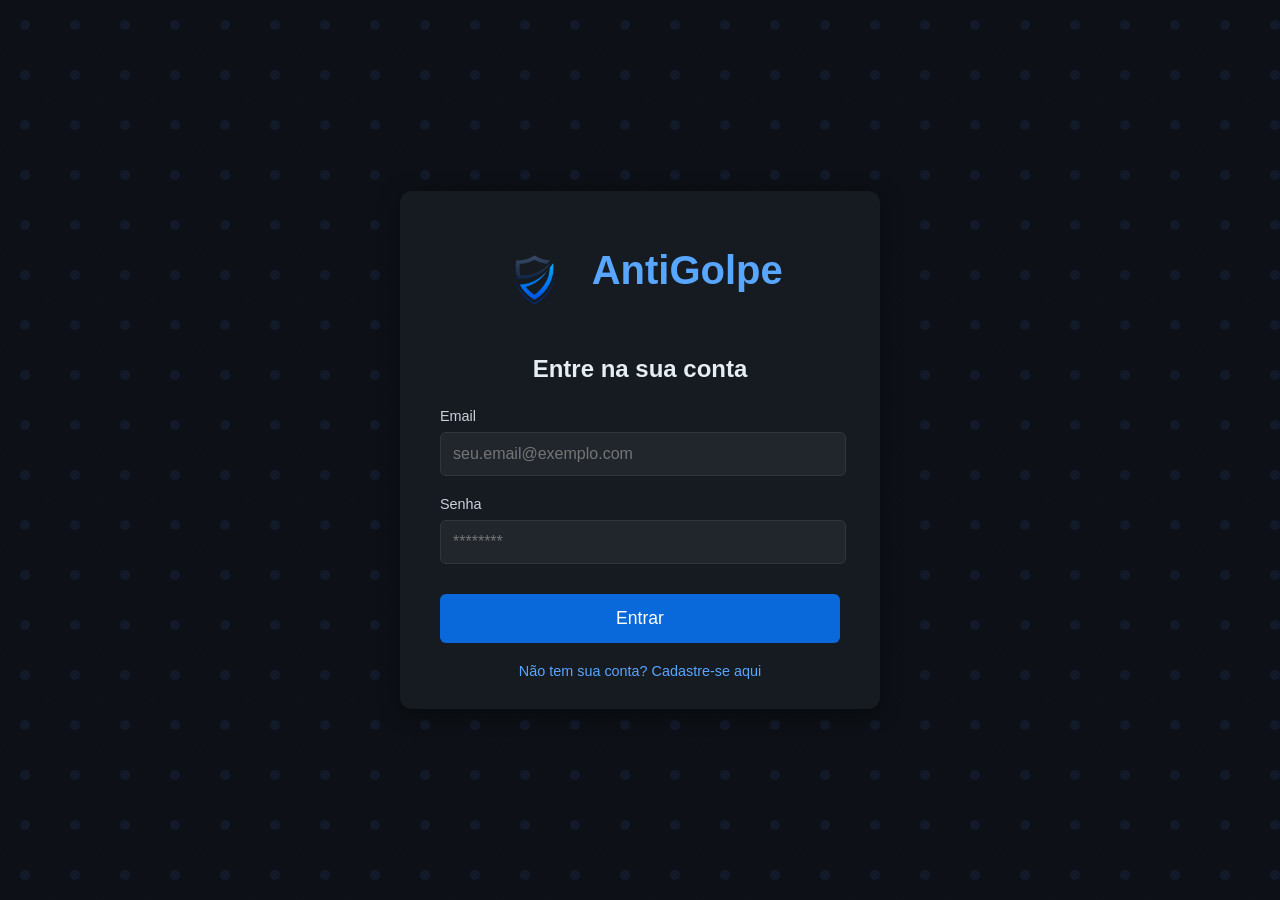
==== antigolpe-frontend/dashboard.html @ 89d0c7a3 "Adiciona arquivos do projeto frontend (antigolpe-frontend)" ====
<!DOCTYPE html>
<html lang="pt-br">
<head>
    <meta charset="UTF-8">
    <meta name="viewport" content="width=device-width, initial-scale=1.0">
    <title>AntiGolpe - Dashboard</title>
    <link rel="stylesheet" href="css/style.css">
    </head>
<body>
    <main class="dashboard-page-content">
        <h2 style="text-align: left; padding-left: 20px;">Olá, <span id="user-name">Usuário</span>! Seu painel de segurança.</h2>

        <div class="dashboard-grid">
            <div class="dashboard-card alert-card">
                <h3>ALERTA!!</h3>
                <p id="alert-message">Nenhuma transação suspeita detectada recentemente.</p>
                <button id="revisar-btn" class="btn" style="display:none;">Revisar</button>
            </div>

            <div class="dashboard-card">
                <h3>Resumo de Cartões</h3>
                <div id="cards-summary" class="card-preview">
                    <p>Carregando cartões...</p>
                </div>
                <button id="add-new-card-btn" class="btn">Adicionar Novo Cartão</button>
            </div>
        </div>

        <div class="dashboard-card" style="margin-top: 25px; max-width: 1200px; margin-left: auto; margin-right: auto; padding: 25px;">
            <h3>Histórico Recente de Transações</h3>
            <div id="recent-transactions" class="transactions-list">
                <p>Carregando transações...</p>
            </div>
            <button id="view-all-transactions-btn" class="btn" style="width: auto; padding: 10px 25px;">Ver todas as Transações</button>
        </div>
    </main>

    <script type="module" src="js/api.js"></script>
    <script type="module" src="js/auth.js"></script>
    <script type="module" src="js/common.js"></script>
    <script type="module" src="js/dashboard.js"></script>
</body>
</html>
---- antigolpe-frontend/css/style.css ----
/* css/style.css */
body {
    font-family: Arial, sans-serif;
    background-color: #0d1117; /* Fundo escuro */
    color: #e6edf3; /* Texto claro */
    margin: 0;
    display: flex;
    justify-content: center;
    align-items: center;
    min-height: 100vh;
    background-image: url('data:image/svg+xml;utf8,<svg viewBox="0 0 100 100" xmlns="http://www.w3.org/2000/svg"><circle cx="50" cy="50" r="10" fill="rgba(60, 100, 200, 0.1)" /><path d="M0,0 L100,100 M100,0 L0,100" stroke="rgba(60, 100, 200, 0.05)" stroke-width="0.5"/></svg>'); /* Padrão de fundo discreto */
    background-size: 50px 50px; /* Tamanho do padrão */
}

.container {
    background-color: #161b22; /* Fundo do card principal */
    border-radius: 12px;
    box-shadow: 0 4px 20px rgba(0, 0, 0, 0.5);
    padding: 30px 40px;
    text-align: center;
    max-width: 400px;
    width: 90%;
}

.logo-container {
    /* --- NOVA MUDANÇA: Mais espaço abaixo do container da logo --- */
    margin-bottom: 35px; /* Era 30px */
}

.logo-container img {
    /* --- NOVA MUDANÇA: Aumentei a altura da logo --- */
    height: 75px; /* Era 60px */
    vertical-align: middle;
    /* --- NOVA MUDANÇA: Aumentei o espaçamento entre a imagem e o texto --- */
    margin-right: 15px; /* Era 10px */
}

.logo-container h1 {
    display: inline-block;
    color: #58a6ff; /* Cor azul do logo */
    /* --- NOVA MUDANÇA: Aumentei o tamanho da fonte do texto "AntiGolpe" --- */
    font-size: 2.5em; /* Era 2.2em */
    font-weight: bold;
}

h2 {
    color: #e6edf3;
    margin-bottom: 25px;
    font-size: 1.5em;
}

.form-group {
    margin-bottom: 20px;
    text-align: left;
}

.form-group label {
    display: block;
    margin-bottom: 8px;
    font-size: 0.9em;
    color: #c9d1d9;
}

.form-group input {
    width: calc(100% - 20px);
    padding: 12px;
    border: 1px solid #30363d;
    border-radius: 6px;
    background-color: #21262d;
    color: #e6edf3;
    font-size: 1em;
}

.form-group input:focus {
    outline: none;
    border-color: #58a6ff;
    box-shadow: 0 0 0 2px rgba(88, 166, 255, 0.2);
}

.btn {
    width: 100%;
    padding: 14px;
    background-color: #0969da; /* Azul forte para botões */
    color: white;
    border: none;
    border-radius: 6px;
    font-size: 1.1em;
    cursor: pointer;
    transition: background-color 0.2s ease;
    margin-top: 10px;
}

.btn:hover {
    background-color: #1f6feb;
}

.link {
    display: block;
    margin-top: 20px;
    color: #58a6ff;
    text-decoration: none;
    font-size: 0.9em;
}

.link:hover {
    text-decoration: underline;
}

.error-message {
    color: #ff7b72;
    margin-top: 10px;
    font-size: 0.9em;
}

/* Estilo para o Navbar */
.navbar {
    background-color: #161b22;
    padding: 15px 30px;
    box-shadow: 0 2px 10px rgba(0, 0, 0, 0.5);
    display: flex;
    justify-content: space-between;
    align-items: center;
    position: fixed; /* Fixa no topo */
    width: 100%;
    top: 0;
    left: 0;
    z-index: 1000;
    
    /* --- MUDANÇA 2 (Parte A): Garante que o padding não aumente a largura total --- */
    box-sizing: border-box; 
}

.navbar .logo-nav {
    display: flex;
    align-items: center;
}

.navbar .logo-nav img {
    height: 40px;
    margin-right: 10px;
}

.navbar .logo-nav span {
    color: #58a6ff;
    font-size: 1.8em;
    font-weight: bold;
}

.navbar .nav-links {
    /* --- MUDANÇA 2 (Parte B): Faz com que os links centrais sejam flexíveis --- */
    flex-grow: 1; /* Permite que esta área cresça */
    text-align: center; /* Centraliza os links */
}

.navbar .nav-links a {
    color: #e6edf3;
    text-decoration: none;
    margin: 0 15px; /* Mudei de margin-left para margin 0 15px */
    font-size: 1em;
    transition: color 0.2s ease;
}

.navbar .nav-links a:hover {
    color: #58a6ff;
}

.navbar .user-profile {
    display: flex;
    align-items: center;
    flex-shrink: 0; /* Impede que este item encolha */
}

.navbar .user-profile span {
    margin-right: 15px;
    color: #c9d1d9;

    /* --- MUDANÇA 2 (Parte C): Corta emails longos --- */
    max-width: 200px; /* Define uma largura máxima para o nome */
    white-space: nowrap; /* Impede que quebre a linha */
    overflow: hidden; /* Esconde o que passar */
    text-overflow: ellipsis; /* Adiciona "..." no final */
}

.navbar .user-profile .profile-icon {
    background-color: #58a6ff;
    width: 35px;
    height: 35px;
    border-radius: 50%;
    display: flex;
    justify-content: center;
    align-items: center;
    color: #161b22;
    font-weight: bold;
    cursor: pointer;
}

/* Estilo para o conteúdo principal, ajustando para o navbar */
main {
    padding-top: 90px; /* Espaço para o navbar fixo */
    width: 100%;
    max-width: 1200px; /* Largura máxima para o conteúdo */
    padding-bottom: 30px;
}

/* Estilos específicos para o Dashboard */
.dashboard-grid {
    display: grid;
    grid-template-columns: repeat(auto-fit, minmax(300px, 1fr));
    gap: 25px;
    margin-top: 30px;
    padding: 0 20px;
}

.dashboard-card {
    background-color: #161b22;
    border-radius: 12px;
    box-shadow: 0 4px 15px rgba(0, 0, 0, 0.4);
    padding: 25px;
    text-align: left;
}

.dashboard-card h3 {
    color: #58a6ff;
    margin-bottom: 15px;
    font-size: 1.3em;
}

.alert-card {
    background-color: #4b0000; /* Vermelho escuro para alertas */
    border: 1px solid #ff7b72;
}

.alert-card h3 {
    color: #ff7b72;
}

.alert-card .btn {
    margin-top: 20px;
    background-color: #ff7b72;
}

.alert-card .btn:hover {
    background-color: #ff4d42;
}

.card-preview {
    display: flex;
    justify-content: center;
    gap: 15px;
    margin-top: 15px;
    flex-wrap: wrap; /* Para quebrar linha em telas menores */
}

.card-mini {
    background-color: #0969da; /* Azul do cartão */
    border-radius: 8px;
    padding: 10px 15px;
    font-size: 0.8em;
    text-align: left;
    min-width: 120px;
    box-shadow: 0 2px 8px rgba(0, 0, 0, 0.3);
}

.card-mini .card-flag {
    font-weight: bold;
    font-size: 0.9em;
    margin-bottom: 5px;
}

.transaction-item {
    background-color: #21262d;
    padding: 15px;
    border-radius: 8px;
    margin-bottom: 10px;
    display: flex;
    justify-content: space-between;
    align-items: center;
}

.transaction-item .details {
    text-align: left;
}

.transaction-item .details strong {
    color: #e6edf3;
}

.transaction-item .details span {
    display: block;
    font-size: 0.8em;
    color: #c9d1d9;
    margin-top: 3px;
}

.transaction-item .amount {
    font-weight: bold;
    color: #58a6ff;
    font-size: 1.1em;
}

/* Estilos específicos para a página de Meus Cartões */
.cards-page-container {
    padding: 20px;
    max-width: 1200px;
    margin: 20px auto;
    text-align: center;
}

.cards-page-container h2 {
    font-size: 2em;
    margin-bottom: 30px;
}

.cards-grid {
    display: grid;
    grid-template-columns: repeat(auto-fit, minmax(280px, 1fr));
    gap: 25px;
    margin-top: 30px;
}

.card-full {
    background-color: #0969da; /* Azul do cartão */
    border-radius: 12px;
    padding: 20px;
    color: white;
    text-align: left;
    box-shadow: 0 6px 20px rgba(0, 0, 0, 0.4);
    position: relative;
}

.card-full .card-flag {
    font-size: 1.1em;
    font-weight: bold;
    text-align: right;
    margin-bottom: 10px;
}

.card-full .chip {
    width: 40px;
    height: 30px;
    background-color: #d1d1d1;
    border-radius: 4px;
    margin-bottom: 15px;
}

.card-full .card-number {
    font-size: 1.5em;
    font-weight: bold;
    letter-spacing: 2px;
    margin-bottom: 10px;
}

.card-full .card-holder-info {
    display: flex;
    justify-content: space-between;
    font-size: 0.9em;
}

.card-full .card-actions {
    margin-top: 20px;
    display: flex;
    justify-content: flex-end; /* Alinha botões à direita */
    gap: 10px;
}

.card-full .card-actions .btn-small {
    padding: 8px 15px;
    font-size: 0.9em;
    background-color: rgba(255, 255, 255, 0.2);
    border-radius: 5px;
    color: white;
    border: none;
    cursor: pointer;
    transition: background-color 0.2s ease;
}

.card-full .card-actions .btn-small:hover {
    background-color: rgba(255, 255, 255, 0.3);
}

/* Estilo para botões de ação na página de cartões (Editar/Remover) */
.action-buttons {
    display: flex;
    justify-content: center;
    gap: 15px;
    margin-top: 30px;
}

.action-buttons .btn {
    width: auto;
    padding: 12px 30px;
}

/* Estilos para a página de Transações */
.transactions-page-container {
    padding: 20px;
    max-width: 1000px;
    margin: 20px auto;
}

.transactions-page-container h2 {
    font-size: 2em;
    margin-bottom: 30px;
    text-align: center;
}

.transactions-list {
    margin-top: 20px;
}

.transaction-list-item {
    background-color: #161b22;
    padding: 18px;
    border-radius: 10px;
    margin-bottom: 15px;
    display: flex;
    justify-content: space-between;
    align-items: center;
    box-shadow: 0 2px 8px rgba(0, 0, 0, 0.3);
}

.transaction-list-item .details {
    text-align: left;
    flex-grow: 1;
}

.transaction-list-item .details strong {
    color: #e6edf3;
    font-size: 1.1em;
}

.transaction-list-item .details span {
    display: block;
    font-size: 0.9em;
    color: #c9d1d9;
    margin-top: 5px;
}

.transaction-list-item .amount {
    font-weight: bold;
    color: #58a6ff;
    font-size: 1.3em;
    text-align: right;
}

.transaction-list-item .amount.negative {
    color: #ff7b72; /* Cor para valores negativos (débito) */
}
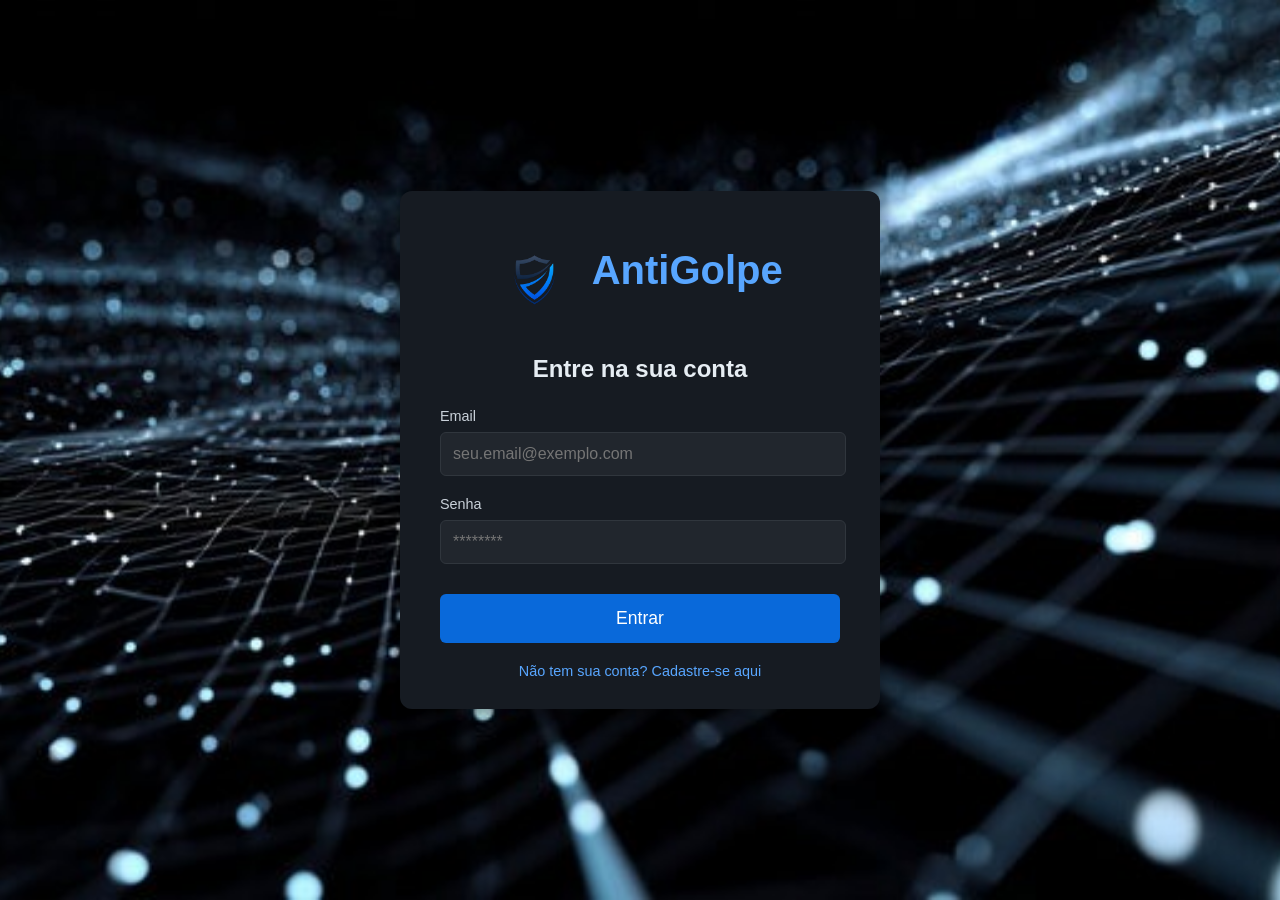
==== commit 1cc0aae8: "Fix: Adiciona ID 'alert-card' ao dashboard" ====
--- a/antigolpe-frontend/dashboard.html
+++ b/antigolpe-frontend/dashboard.html
@@ -1,43 +1,44 @@
 <!DOCTYPE html>
 <html lang="pt-br">
 <head>
-    <meta charset="UTF-8">
-    <meta name="viewport" content="width=device-width, initial-scale=1.0">
-    <title>AntiGolpe - Dashboard</title>
-    <link rel="stylesheet" href="css/style.css">
-    </head>
+    <meta charset="UTF-8">
+    <meta name="viewport" content="width=device-width, initial-scale=1.0">
+    <title>AntiGolpe - Dashboard</title>
+    <link rel="stylesheet" href="css/style.css">
+</head>
 <body>
-    <main class="dashboard-page-content">
-        <h2 style="text-align: left; padding-left: 20px;">Olá, <span id="user-name">Usuário</span>! Seu painel de segurança.</h2>
+    <main class="dashboard-page-content">
+        <h2 style="text-align: left; padding-left: 20px;">Olá, <span id="user-name">Usuário</span>! Seu painel de segurança.</h2>
 
-        <div class="dashboard-grid">
-            <div class="dashboard-card alert-card">
-                <h3>ALERTA!!</h3>
-                <p id="alert-message">Nenhuma transação suspeita detectada recentemente.</p>
-                <button id="revisar-btn" class="btn" style="display:none;">Revisar</button>
-            </div>
+        <div class="dashboard-grid">
+            
+            <div id="alert-card" class="dashboard-card alert-card">
+                <h3>ALERTA!!</h3>
+                <p id="alert-message">Nenhuma transação suspeita detectada recentemente.</p>
+                                <button id="revisar-btn" class="btn" style="display:none;">Revisar</button>
+            </div>
 
-            <div class="dashboard-card">
-                <h3>Resumo de Cartões</h3>
-                <div id="cards-summary" class="card-preview">
-                    <p>Carregando cartões...</p>
-                </div>
-                <button id="add-new-card-btn" class="btn">Adicionar Novo Cartão</button>
-            </div>
-        </div>
+            <div class="dashboard-card">
+                <h3>Resumo de Cartões</h3>
+                <div id="cards-summary" class="card-preview">
+                    <p>Carregando cartões...</p>
+                </div>
+                <button id="add-new-card-btn" class="btn">Adicionar Novo Cartão</button>
+            </div>
+        </div>
 
-        <div class="dashboard-card" style="margin-top: 25px; max-width: 1200px; margin-left: auto; margin-right: auto; padding: 25px;">
-            <h3>Histórico Recente de Transações</h3>
-            <div id="recent-transactions" class="transactions-list">
-                <p>Carregando transações...</p>
-            </div>
-            <button id="view-all-transactions-btn" class="btn" style="width: auto; padding: 10px 25px;">Ver todas as Transações</button>
-        </div>
-    </main>
+        <div class="dashboard-card" style="margin-top: 25px; max-width: 1200px; margin-left: auto; margin-right: auto; padding: 25px;">
+            <h3>Histórico Recente de Transações</h3>
+            <div id="recent-transactions" class="transactions-list">
+                <p>Carregando transações...</p>
+            </div>
+            <button id="view-all-transactions-btn" class="btn" style="width: auto; padding: 10px 25px;">Ver todas as Transações</button>
+        </div>
+    </main>
 
-    <script type="module" src="js/api.js"></script>
-    <script type="module" src="js/auth.js"></script>
-    <script type="module" src="js/common.js"></script>
-    <script type="module" src="js/dashboard.js"></script>
+    <script type="module" src="js/api.js"></script>
+    <script type="module" src="js/auth.js"></script>
+    <script type="module" src="js/common.js"></script>
+    <script type="module" src="js/dashboard.js"></script>
 </body>
 </html>
--- a/antigolpe-frontend/css/style.css
+++ b/antigolpe-frontend/css/style.css
@@ -1,15 +1,29 @@
 /* css/style.css */
 body {
     font-family: Arial, sans-serif;
-    background-color: #0d1117; /* Fundo escuro */
-    color: #e6edf3; /* Texto claro */
+    color: #e6edf3; /* Texto claro (mantido) */
     margin: 0;
     display: flex;
     justify-content: center;
     align-items: center;
     min-height: 100vh;
-    background-image: url('data:image/svg+xml;utf8,<svg viewBox="0 0 100 100" xmlns="http://www.w3.org/2000/svg"><circle cx="50" cy="50" r="10" fill="rgba(60, 100, 200, 0.1)" /><path d="M0,0 L100,100 M100,0 L0,100" stroke="rgba(60, 100, 200, 0.05)" stroke-width="0.5"/></svg>'); /* Padrão de fundo discreto */
-    background-size: 50px 50px; /* Tamanho do padrão */
+
+    /* --- INÍCIO DA MUDANÇA --- */
+    
+    /* Removemos o background-color e o background-image (dots) antigos */
+    
+    /* IMPORTANTE:
+      Troque 'figma-background.jpg' pelo nome exato da imagem que você baixou.
+      O caminho '../img/' sobe uma pasta (do /css) e entra na /img.
+    */
+    background-image: url('../img/fundo-site.jpg');
+    
+    background-size: cover; /* Faz a imagem cobrir a tela inteira */
+    background-position: center center; /* Centraliza a imagem */
+    background-repeat: no-repeat; /* Impede que a imagem se repita */
+    background-attachment: fixed; /* Deixa a imagem fixa durante o scroll */
+    
+    /* --- FIM DA MUDANÇA --- */
 }
 
 .container {
